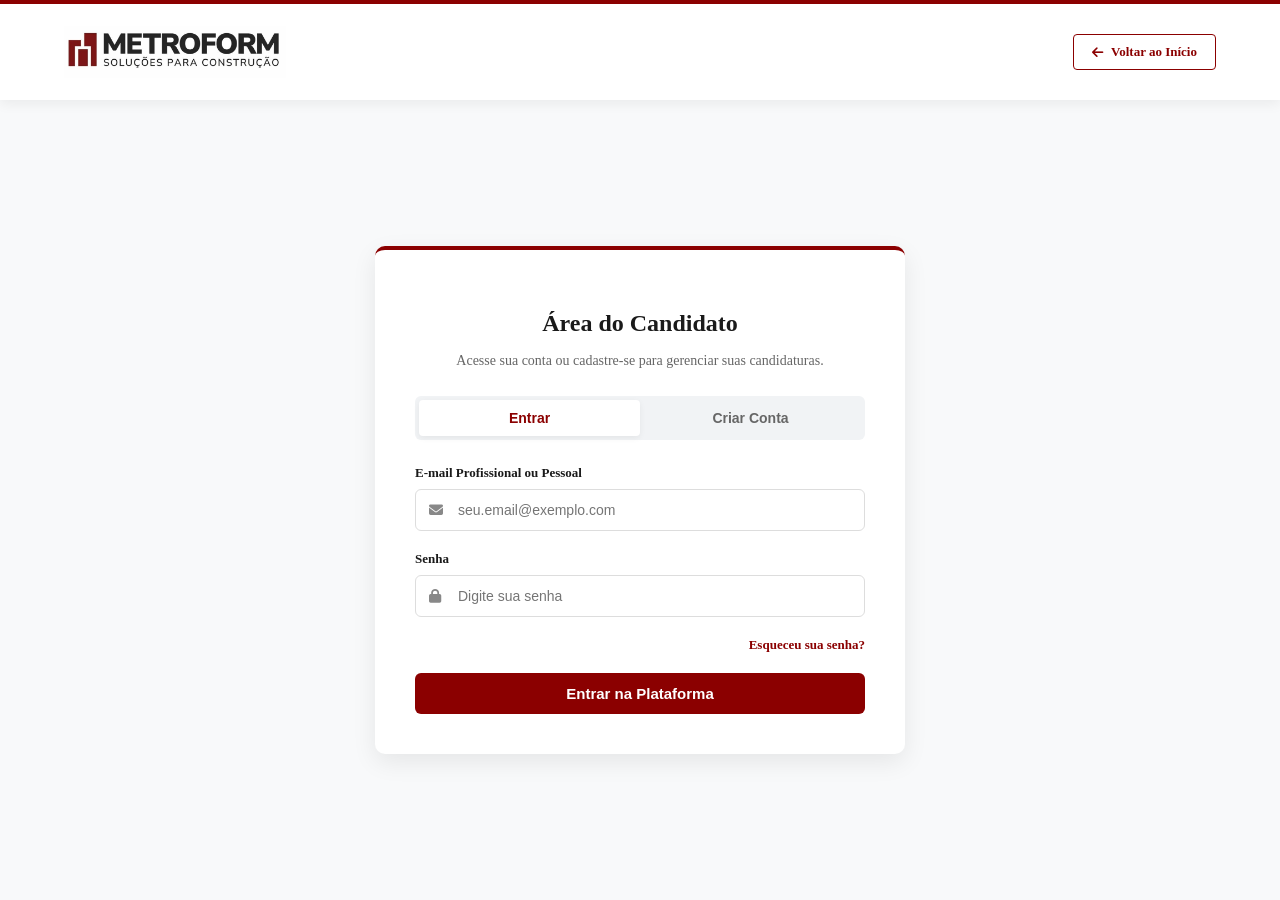
==== login.html @ 1cb8562f "sua mensagem aqui" ====
<!DOCTYPE html>
<!-- Informa ao navegador que este documento utiliza a versão padrão e moderna do HTML5 -->
<html lang="pt-BR">
<head>
    <!-- Configurações fundamentais da página -->
    <meta charset="UTF-8">
    <meta name="viewport" content="width=device-width, initial-scale=1.0">
    <title>Metroform - Portal do Candidato | Entrar ou Cadastrar</title>
    
    <!-- Importa a biblioteca FontAwesome para exibir ícones gráficos profissionais -->
    <link rel="stylesheet" href="https://cdnjs.cloudflare.com/ajax/libs/font-awesome/6.4.0/css/all.min.css">
    
    <!-- Importa a folha de estilos personalizada da tela de login -->
    <link rel="stylesheet" href="login.css">
</head>
<body class="pagina-login">
    <!-- Abre o corpo do documento. A classe 'pagina-login' define o fundo exclusivo -->

    <!-- ========================================== -->
    <!-- CABEÇALHO IDÊNTICO AO DA PÁGINA PRINCIPAL  -->
    <!-- ========================================== -->
    <header class="header-metroform">
        <!-- Utiliza a mesma classe do cabeçalho principal para herdar a listra vermelha e o estilo -->
        
        <div class="logo">
            <!-- Bloco do Logotipo da Empresa -->
            <a href="index.html">
                <img src="img/logo.jpg" alt="Logo Metroform">
            </a>
        </div>

        <!-- Botão de retorno à página inicial alinhado à direita -->
        <div class="acesso-buttons">
            <a href="index.html" class="btn-profissional"><i class="fa-solid fa-arrow-left"></i> Voltar ao Início</a>
        </div>
    </header>

    <!-- ========================================== -->
    <!-- CONTAINER PRINCIPAL DO FORMULÁRIO (MODAL)  -->
    <!-- ========================================== -->
    <main class="container-autenticacao">
        
        <!-- Caixa centralizada do formulário -->
        <div class="card-autenticacao">
            
            <!-- Cabeçalho do Card com título dinâmico -->
            <div class="auth-cabecalho">
                <h2>Área do Candidato</h2>
                <p>Acesse sua conta ou cadastre-se para gerenciar suas candidaturas.</p>
            </div>

            <!-- Botões de Alternância (Abas): Entrar vs Cadastrar -->
            <div class="auth-abas">
                <button class="aba-btn ativo" onclick="mudarAba('login')">Entrar</button>
                <button class="aba-btn" onclick="mudarAba('cadastro')">Criar Conta</button>
            </div>

            <!-- ========================================== -->
            <!-- FORMULÁRIO DE LOGIN (ENTRAR)              -->
            <!-- ========================================== -->
            <form id="form-login" class="formulario-auth ativo-form">
                
                <!-- Campo de E-mail -->
                <div class="grupo-input">
                    <label for="email-login">E-mail Profissional ou Pessoal</label>
                    <div class="input-com-icone">
                        <i class="fa-solid fa-envelope"></i>
                        <input type="email" id="email-login" placeholder="seu.email@exemplo.com" required>
                    </div>
                </div>

                <!-- Campo de Senha -->
                <div class="grupo-input">
                    <label for="senha-login">Senha</label>
                    <div class="input-com-icone">
                        <i class="fa-solid fa-lock"></i>
                        <input type="password" id="senha-login" placeholder="Digite sua senha" required>
                    </div>
                </div>

                <!-- Link de recuperação de senha -->
                <div class="acoes-extras">
                    <a href="#" class="esqueci-senha">Esqueceu sua senha?</a>
                </div>

                <!-- Botão de Submissão do Login -->
                <button type="submit" class="btn-submit-auth">Entrar na Plataforma</button>
            </form>

            <!-- ========================================== -->
            <!-- FORMULÁRIO DE CADASTRO (CRIAR CONTA)      -->
            <!-- ========================================== -->
            <form id="form-cadastro" class="formulario-auth oculto">
                
                <!-- Campo de Nome Completo -->
                <div class="grupo-input">
                    <label for="nome-cadastro">Nome Completo</label>
                    <div class="input-com-icone">
                        <i class="fa-solid fa-user"></i>
                        <input type="text" id="nome-cadastro" placeholder="Seu nome completo" required>
                    </div>
                </div>

                <!-- Campo de E-mail para cadastro -->
                <div class="grupo-input">
                    <label for="email-cadastro">E-mail</label>
                    <div class="input-com-icone">
                        <i class="fa-solid fa-envelope"></i>
                        <input type="email" id="email-cadastro" placeholder="seu.email@exemplo.com" required>
                    </div>
                </div>

                <!-- Campo de Senha para cadastro -->
                <div class="grupo-input">
                    <label for="senha-cadastro">Criar Senha</label>
                    <div class="input-com-icone">
                        <i class="fa-solid fa-lock"></i>
                        <input type="password" id="senha-cadastro" placeholder="Mínimo de 6 caracteres" required>
                    </div>
                </div>

                <!-- Botão de Submissão do Cadastro -->
                <button type="submit" class="btn-submit-auth">Cadastrar e Continuar</button>
            </form>

        </div>
    </main>

    <!-- ========================================== -->
    <!-- SCRIPT SIMPLES PARA ALTERNAR AS ABAS      -->
    <!-- ========================================== -->
    <script>
        /* Função JavaScript para alternar visualmente entre a tela de Login e a tela de Cadastro */
        function mudarAba(tipo) {
            const btnLogin = document.querySelector('.auth-abas button:nth-child(1)');
            const btnCadastro = document.querySelector('.auth-abas button:nth-child(2)');
            const formLogin = document.getElementById('form-login');
            const formCadastro = document.getElementById('form-cadastro');

            if (tipo === 'login') {
                btnLogin.classList.add('ativo');
                btnCadastro.classList.remove('ativo');
                formLogin.classList.remove('oculto');
                formLogin.classList.add('ativo-form');
                formCadastro.classList.remove('ativo-form');
                formCadastro.classList.add('oculto');
            } else {
                btnCadastro.classList.add('ativo');
                btnLogin.classList.remove('ativo');
                formCadastro.classList.remove('oculto');
                formCadastro.classList.add('ativo-form');
                formLogin.classList.remove('ativo-form');
                formLogin.classList.add('oculto');
            }
        }
    </script>
</body>
</html>
<!-- Fim do documento HTML da tela de autenticação -->
---- login.css ----
/* ========================================== */
/* ESTILOS EXCLUSIVOS DA PÁGINA DE LOGIN      */
/* ========================================== */

/* Fundo exclusivo para a página de autenticação */
.pagina-login {
    background-color: var(--metroform-gray, #f8f9fa); /* Usa o cinza claro padrão da marca */
    min-height: 100vh;                               /* Ocupa no mínimo 100% da altura da tela */
    display: flex;
    flex-direction: column;
}

/* ========================================== */
/* CABEÇALHO PADRONIZADO DA PÁGINA DE LOGIN   */
/* ========================================== */

/* Configuração base da página de login */
.pagina-login {
    background-color: var(--metroform-gray, #f8f9fa);
    min-height: 100vh;
    display: flex;
    flex-direction: column;
    margin: 0;
    padding: 0;
}

.header-metroform {
    display: flex;
    justify-content: space-between;
    align-items: center;
    padding: 22px 5%;
    background-color: #ffffff;
    box-shadow: 0 4px 12px rgba(0,0,0,0.06);
    position: relative;
    width: 100%;
    box-sizing: border-box;
    z-index: 1000;
    /* Aplica a listra vermelha fina exatamente no topo do cabeçalho */
    border-top: 4px solid #8B0000; 
}

.logo img {
    height: 52px;
    width: auto;
    display: block;
    image-rendering: -webkit-optimize-contrast;
}

/* Estilização do botão de voltar */
.btn-profissional {
    text-decoration: none;
    padding: 9px 18px;
    border-radius: 4px;
    font-size: 13px;
    font-weight: bold;
    border: 1px solid #8B0000;
    color: #8B0000;
    background-color: transparent;
    transition: all 0.3s ease;
    display: inline-flex;
    align-items: center;
    gap: 8px;
}

.btn-profissional:hover {
    background-color: #8B0000;
    color: white;
}

/* ========================================== */
/* CONTAINER E CARD DE AUTENTICAÇÃO           */
/* ========================================== */

.container-autenticacao {
    flex: 1;                     /* Ocupa o espaço restante da tela verticalmente */
    display: flex;
    align-items: center;         /* Centraliza o card verticalmente */
    justify-content: center;     /* Centraliza o card horizontalmente */
    padding: 40px 20px;
}

/* O cartão principal que abriga o formulário */
.card-autenticacao {
    background: white;
    padding: 40px;
    border-radius: 10px;        /* Bordas bem arredondadas e modernas */
    box-shadow: 0 8px 24px rgba(0,0,0,0.08); /* Sombra elegante e difusa */
    width: 100%;
    max-width: 450px;           /* Trava a largura máxima para não ficar muito largo */
    border-top: 4px solid var(--metroform-red, #8B0000);
}

/* Cabeçalho interno do card */
.auth-cabecalho {
    text-align: center;
    margin-bottom: 25px;
}

.auth-cabecalho h2 {
    font-size: 24px;
    color: var(--metroform-dark, #1a1a1a);
    margin-bottom: 8px;
    font-weight: 700;
}

.auth-cabecalho p {
    font-size: 14px;
    color: #666;
    line-height: 1.4;
}

/* ========================================== */
/* ABAS DE ALTERNÂNCIA (ENTRAR / CADASTRAR)   */
/* ========================================== */

.auth-abas {
    display: flex;
    background: #f1f3f5;       /* Fundo cinza suave para a barra de abas */
    padding: 4px;
    border-radius: 6px;
    margin-bottom: 25px;
}

/* Botões das abas */
.aba-btn {
    flex: 1;                   /* Divide o espaço igualmente (50% para cada) */
    background: transparent;
    border: none;
    padding: 10px;
    font-size: 14px;
    font-weight: bold;
    color: #666;
    cursor: pointer;
    border-radius: 4px;
    transition: all 0.3s ease;
}

/* Estado ativo da aba selecionada */
.aba-btn.ativo {
    background: white;
    color: var(--metroform-red, #8B0000);
    box-shadow: 0 2px 6px rgba(0,0,0,0.06);
}

/* ========================================== */
/* FORMULÁRIOS E CAMPOS DE ENTRADA            */
/* ========================================== */

/* Classe para controlar qual formulário aparece */
.formulario-auth {
    display: none;             /* Oculto por padrão */
}

.formulario-auth.ativo-form {
    display: block;            /* Exibido apenas quando está ativo */
}

/* Grupo de cada input (rótulo + campo) */
.grupo-input {
    margin-bottom: 20px;
}

.grupo-input label {
    display: block;
    font-size: 13px;
    font-weight: 600;
    color: var(--metroform-dark, #1a1a1a);
    margin-bottom: 8px;
}

/* Caixa que engloba o ícone e o campo de texto */
.input-com-icone {
    position: relative;
    display: flex;
    align-items: center;
}

/* Estilização do ícone dentro do input */
.input-com-icone i {
    position: absolute;
    left: 14px;
    color: #888;
    font-size: 14px;
}

/* Estilo do campo de preenchimento (input) */
.input-com-icone input {
    width: 100%;
    padding: 12px 15px 12px 42px; /* Espaço à esquerda (42px) reservado para o ícone */
    border: 1px solid #ddd;
    border-radius: 6px;
    font-size: 14px;
    outline: none;
    color: #333;
    transition: border-color 0.3s;
}

/* Efeito ao clicar para digitar no input */
.input-com-icone input:focus {
    border-color: var(--metroform-red, #8B0000);
    box-shadow: 0 0 0 3px rgba(139, 0, 0, 0.1);
}

/* Ações extras (como o link "Esqueceu sua senha") */
.acoes-extras {
    display: flex;
    justify-content: flex-end;
    margin-bottom: 20px;
}

.esqueci-senha {
    font-size: 13px;
    color: var(--metroform-red, #8B0000);
    text-decoration: none;
    font-weight: 600;
}

.esqueci-senha:hover {
    text-decoration: underline;
}

/* ========================================== */
/* BOTÃO DE SUBMISSÃO                         */
/* ========================================== */

.btn-submit-auth {
    width: 100%;
    background-color: var(--metroform-red, #8B0000);
    color: white;
    border: none;
    padding: 12px;
    border-radius: 6px;
    font-size: 15px;
    font-weight: bold;
    cursor: pointer;
    transition: background-color 0.3s;
}

.btn-submit-auth:hover {
    background-color: #6b0000;
}
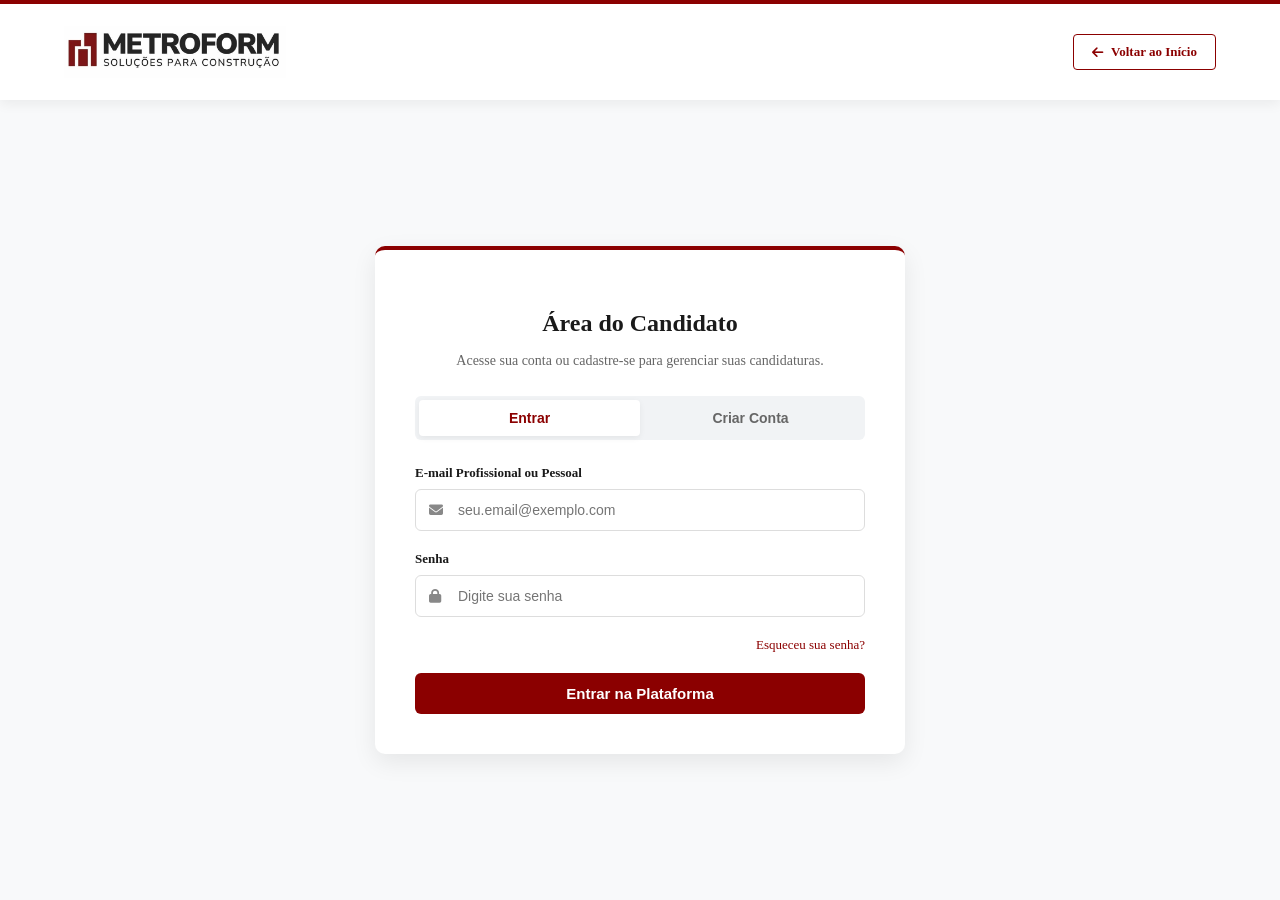
==== commit 8e9630a3: "Realizado função em ver match com a parte de criar vagas na pagina rh e tmb iniciado a parte de recu" ====
--- a/login.html
+++ b/login.html
@@ -80,7 +80,7 @@
 
                 <!-- Link de recuperação de senha -->
                 <div class="acoes-extras">
-                    <a href="#" class="esqueci-senha">Esqueceu sua senha?</a>
+                    <a href="#" onclick="abrirModalRecuperar(event)" style="color: #8B0000; font-size: 13px; text-decoration: none;">Esqueceu sua senha?</a>
                 </div>
 
                 <!-- Botão de Submissão do Login -->
@@ -126,34 +126,174 @@
         </div>
     </main>
 
+    <!-- MODAL DE RECUPERAÇÃO DE SENHA -->
+<div id="modal-recuperar" style="display: none; position: fixed; top: 0; left: 0; width: 100%; height: 100%; background-color: rgba(0, 0, 0, 0.6); justify-content: center; align-items: center; z-index: 2000;">
+    <div style="background-color: #ffffff; padding: 30px; border-radius: 8px; width: 100%; max-width: 400px; box-shadow: 0 5px 20px rgba(0, 0, 0, 0.2); border-top: 4px solid #8B0000; box-sizing: border-box;">
+        <h3 style="color: #8B0000; margin-top: 0; margin-bottom: 15px; text-align: center;">Redefinir Senha</h3>
+        <p style="font-size: 13px; color: #666; text-align: center; margin-bottom: 20px;">Insira o seu e-mail cadastrado e defina uma nova senha.</p>
+        
+        <form id="form-modal-recuperar">
+            <div style="margin-bottom: 15px;">
+                <label style="display: block; margin-bottom: 5px; font-weight: bold; font-size: 14px;">E-mail:</label>
+                <input type="email" id="email-recuperar" required style="width: 100%; padding: 10px; border: 1px solid #ddd; border-radius: 4px; box-sizing: border-box;">
+            </div>
+
+            <div style="margin-bottom: 20px;">
+                <label style="display: block; margin-bottom: 5px; font-weight: bold; font-size: 14px;">Nova Senha:</label>
+                <input type="password" id="nova-senha-recuperar" required style="width: 100%; padding: 10px; border: 1px solid #ddd; border-radius: 4px; box-sizing: border-box;">
+            </div>
+
+            <div style="display: flex; gap: 10px;">
+                <button type="button" onclick="fecharModalRecuperar()" style="flex: 1; padding: 10px; background: #666; border: none; color: white; border-radius: 4px; font-weight: bold; cursor: pointer;">Cancelar</button>
+                <button type="submit" style="flex: 1; padding: 10px; background: #8B0000; border: none; color: white; border-radius: 4px; font-weight: bold; cursor: pointer;">Atualizar</button>
+            </div>
+        </form>
+    </div>
+</div>
+
     <!-- ========================================== -->
     <!-- SCRIPT SIMPLES PARA ALTERNAR AS ABAS      -->
     <!-- ========================================== -->
     <script>
-        /* Função JavaScript para alternar visualmente entre a tela de Login e a tela de Cadastro */
-        function mudarAba(tipo) {
-            const btnLogin = document.querySelector('.auth-abas button:nth-child(1)');
-            const btnCadastro = document.querySelector('.auth-abas button:nth-child(2)');
-            const formLogin = document.getElementById('form-login');
-            const formCadastro = document.getElementById('form-cadastro');
-
-            if (tipo === 'login') {
-                btnLogin.classList.add('ativo');
-                btnCadastro.classList.remove('ativo');
+    /* Função JavaScript para alternar visualmente entre a tela de Login e a tela de Cadastro */
+    function mudarAba(tipo) {
+        const btnLogin = document.querySelector('.auth-abas button:nth-child(1)');
+        const btnCadastro = document.querySelector('.auth-abas button:nth-child(2)');
+        const formLogin = document.getElementById('form-login');
+        const formCadastro = document.getElementById('form-cadastro');
+
+        if (tipo === 'login') {
+            if (btnLogin) btnLogin.classList.add('ativo');
+            if (btnCadastro) btnCadastro.classList.remove('ativo');
+            if (formLogin) {
                 formLogin.classList.remove('oculto');
                 formLogin.classList.add('ativo-form');
+            }
+            if (formCadastro) {
                 formCadastro.classList.remove('ativo-form');
                 formCadastro.classList.add('oculto');
-            } else {
-                btnCadastro.classList.add('ativo');
-                btnLogin.classList.remove('ativo');
+            }
+        } else {
+            if (btnCadastro) btnCadastro.classList.add('ativo');
+            if (btnLogin) btnLogin.classList.remove('ativo');
+            if (formCadastro) {
                 formCadastro.classList.remove('oculto');
                 formCadastro.classList.add('ativo-form');
+            }
+            if (formLogin) {
                 formLogin.classList.remove('ativo-form');
                 formLogin.classList.add('oculto');
             }
         }
-    </script>
+    }
+
+    // 1. CÓDIGO DE CADASTRO
+    document.getElementById('form-cadastro').addEventListener('submit', async function(e) {
+        e.preventDefault();
+
+        const dadosCandidato = {
+            nome: document.getElementById('nome-cadastro').value,
+            email: document.getElementById('email-cadastro').value,
+            senha: document.getElementById('senha-cadastro').value
+        };
+
+        try {
+            const resposta = await fetch('http://localhost:3000/api/candidatos', {
+                method: 'POST',
+                headers: { 'Content-Type': 'application/json' },
+                body: JSON.stringify(dadosCandidato)
+            });
+
+            const resultado = await resposta.json();
+
+            if (resposta.ok) {
+                alert(resultado.mensagem);
+                document.getElementById('form-cadastro').reset();
+            } else {
+                alert(resultado.erro);
+            }
+        } catch (erro) {
+            console.error('Erro de conexão:', erro);
+            alert('Não foi possível conectar ao servidor backend.');
+        }
+    });
+
+    // 2. CÓDIGO DE LOGIN
+    document.getElementById('form-login').addEventListener('submit', async function(e) {
+    e.preventDefault();
+
+    const dadosLogin = {
+        email: document.getElementById('email-login').value,
+        senha: document.getElementById('senha-login').value
+    };
+
+    try {
+        const resposta = await fetch('http://localhost:3000/api/login', {
+            method: 'POST',
+            headers: { 'Content-Type': 'application/json' },
+            body: JSON.stringify(dadosLogin)
+        });
+
+        const resultado = await resposta.json();
+
+        if (resposta.ok) {
+            // Guarda os dados do candidato no navegador para usar na página de perfil
+            localStorage.setItem('candidatoLogado', JSON.stringify(resultado.candidato));
+            
+            // Redireciona diretamente para a página de perfil
+            window.location.href = 'perfil.html';
+        } else {
+            alert(resultado.erro);
+        }
+    } catch (erro) {
+        console.error('Erro de conexão:', erro);
+        alert('Não foi possível conectar ao servidor backend.');
+    }
+    });
+
+    // Funções para abrir e fechar o modal na mesma página
+function abrirModalRecuperar(event) {
+    event.preventDefault();
+    const modal = document.getElementById('modal-recuperar');
+    if (modal) modal.style.display = 'flex';
+}
+
+function fecharModalRecuperar() {
+    const modal = document.getElementById('modal-recuperar');
+    if (modal) modal.style.display = 'none';
+}
+
+// Envio dos dados para a rota do back-end via fetch
+document.getElementById('form-modal-recuperar').addEventListener('submit', async function(e) {
+    e.preventDefault();
+
+    const email = document.getElementById('email-recuperar').value.trim();
+    const novaSenha = document.getElementById('nova-senha-recuperar').value.trim();
+
+    try {
+        const resposta = await fetch('http://localhost:3000/api/recuperar-senha', {
+            method: 'POST',
+            headers: { 'Content-Type': 'application/json' },
+            body: JSON.stringify({ email, novaSenha })
+        });
+
+        const resultado = await resposta.json();
+
+        if (resposta.ok) {
+            alert(resultado.mensagem);
+            fecharModalRecuperar();
+            document.getElementById('form-modal-recuperar').reset();
+        } else {
+            alert(resultado.erro || 'Erro ao redefinir senha.');
+        }
+    } catch (erro) {
+        console.error('Erro de conexão:', erro);
+        alert('Não foi possível conectar ao servidor.');
+    }
+});
+</script>
+
+
 </body>
 </html>
 <!-- Fim do documento HTML da tela de autenticação -->
--- a/login.css
+++ b/login.css
@@ -238,4 +238,9 @@
 
 .btn-submit-auth:hover {
     background-color: #6b0000;
+}
+
+/* Classe utilitária para ocultar elementos (como abas inativas) */
+.oculto {
+    display: none !important;
 }
